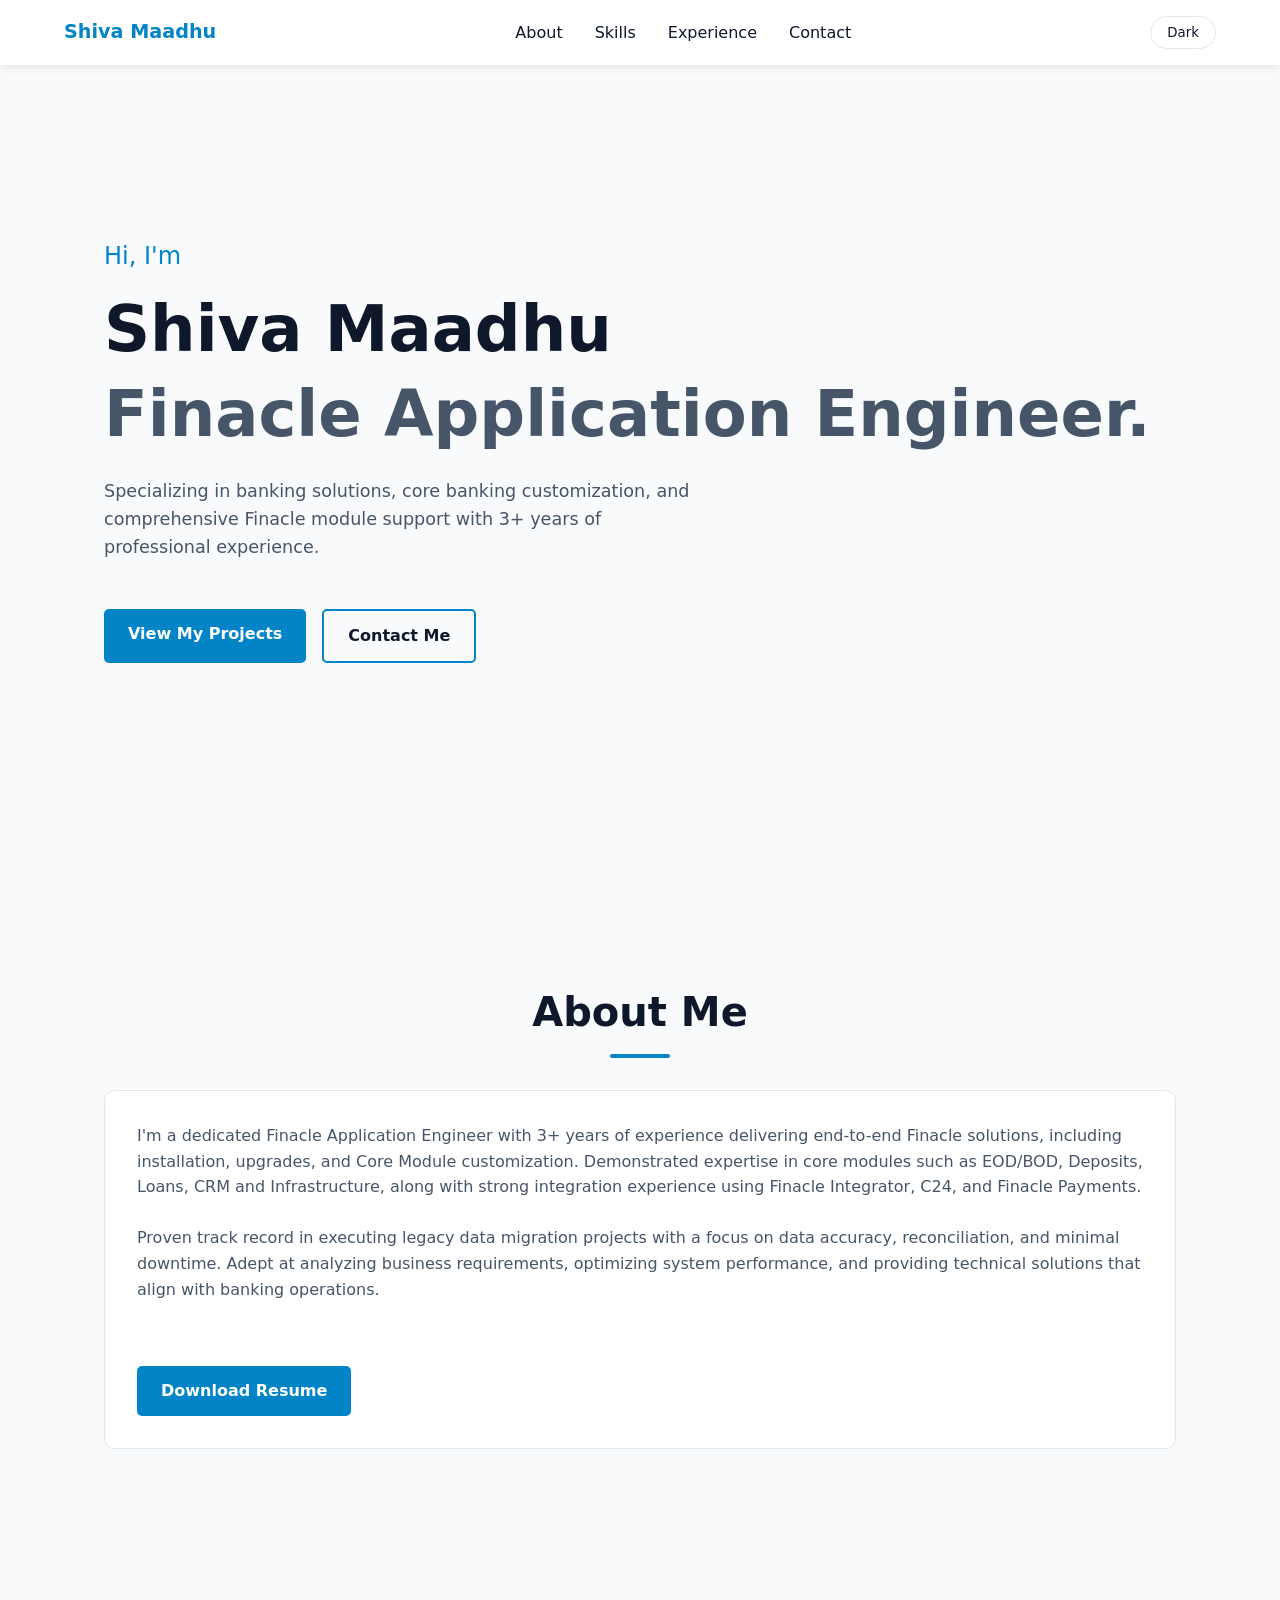
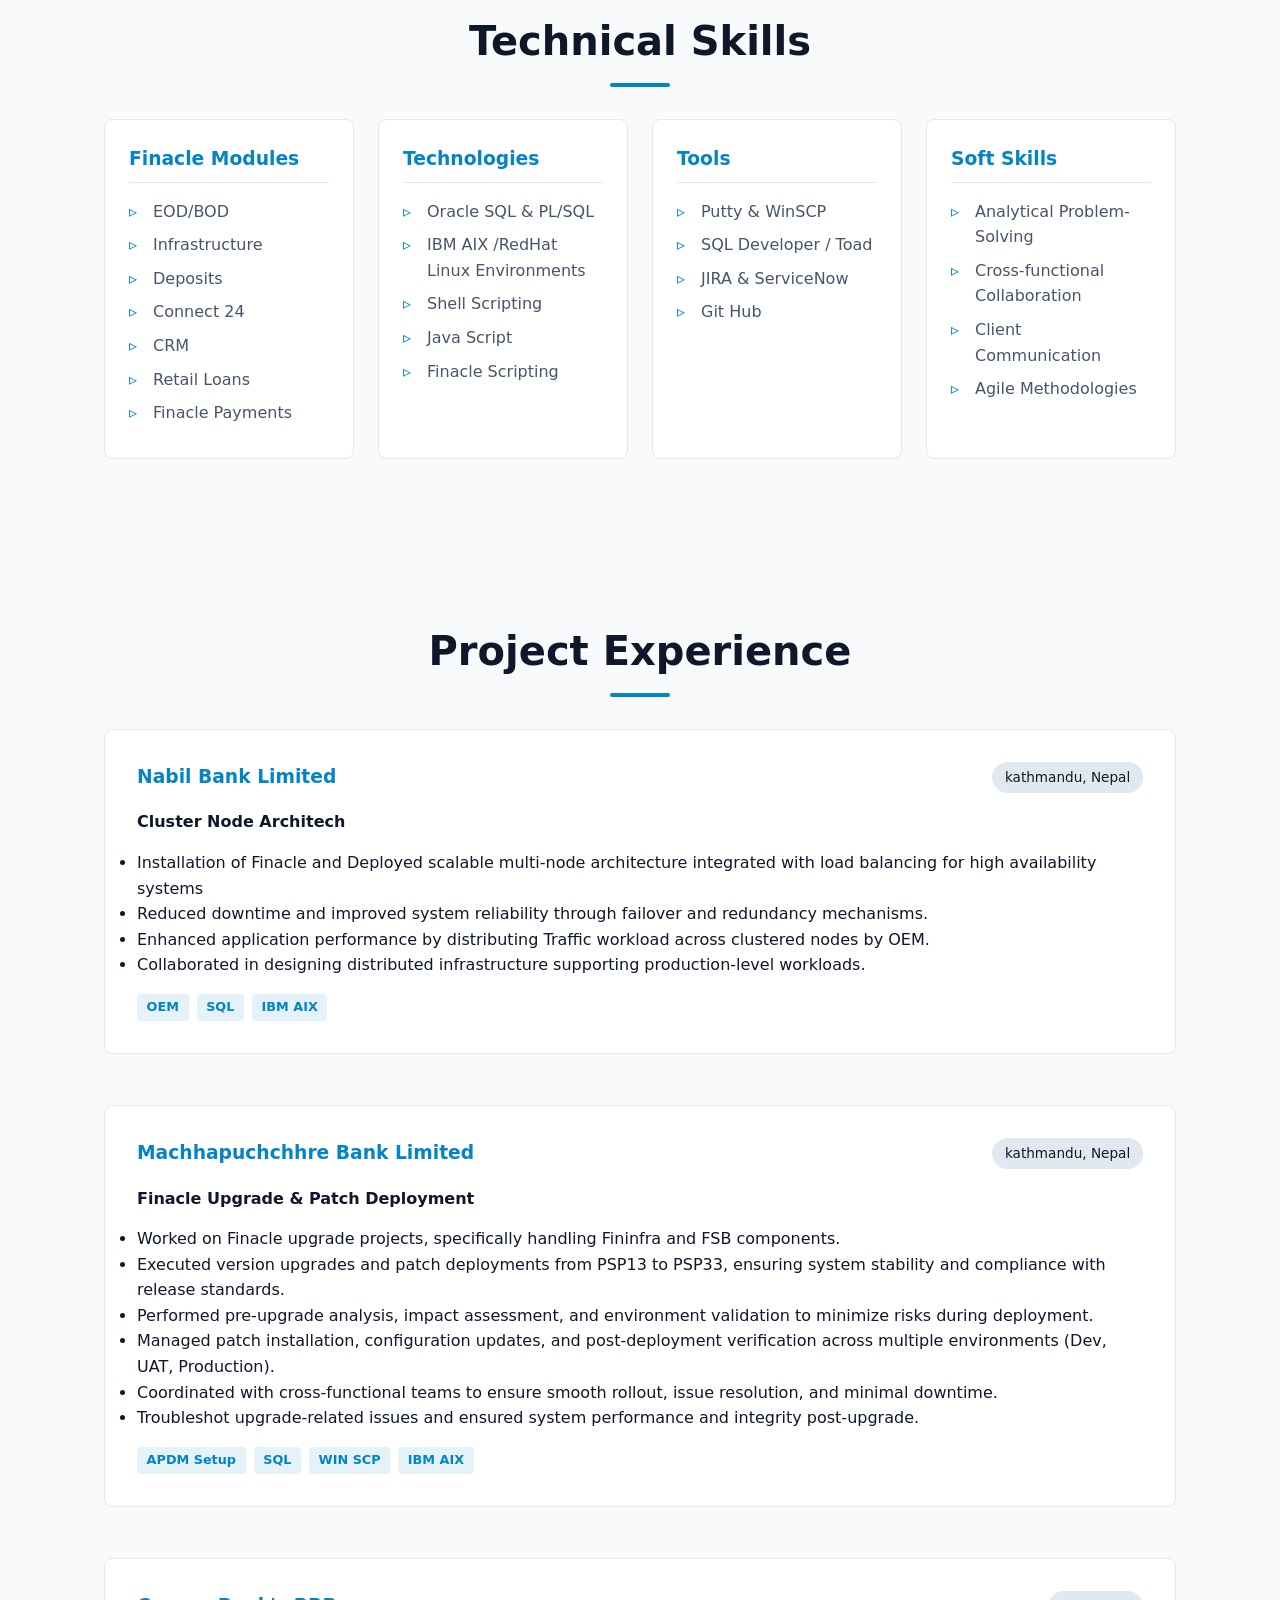
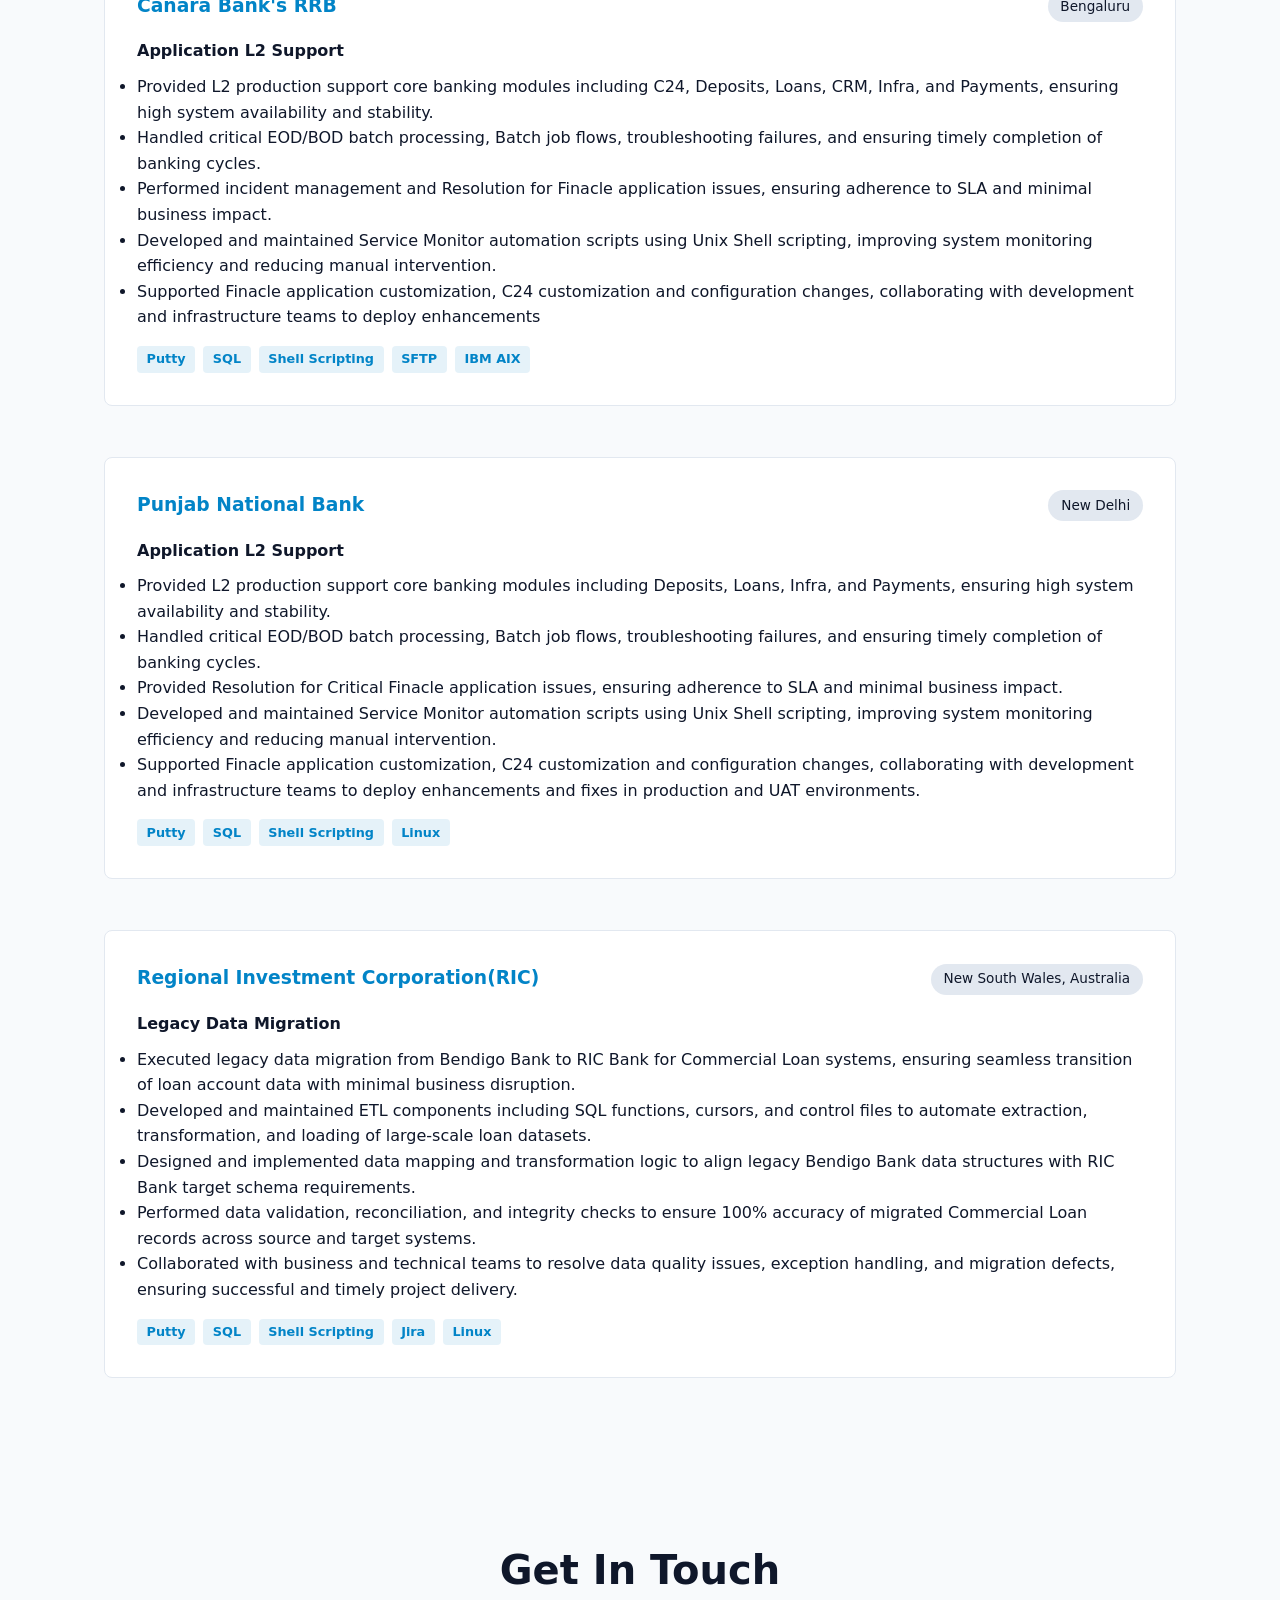
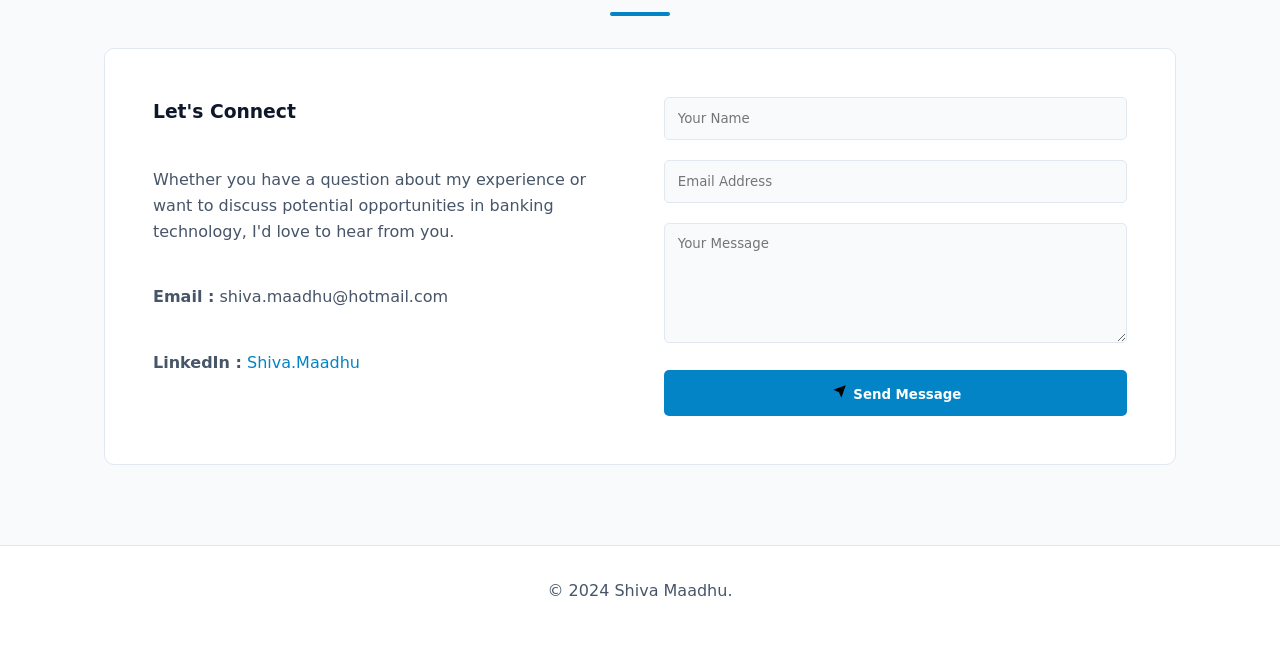
==== index.html @ c60c0e5e "Rename portfolio.html to index.html" ====
<!DOCTYPE html>
<html lang="en">
<head>
    <meta charset="UTF-8">
    <meta name="viewport" content="width=device-width, initial-scale=1.0">
    <title>Shiva's Portfolio</title>
    <meta name="description" content="Shiva Maadhu - Finacle Application Engineer specializing in banking solutions, SQL, Unix, and core banking customization.">
    <link rel="Stylesheet" href="./style.css">
</head>
<body>

    <nav>
        <div style="font-weight: bold; font-size: 1.2rem; color: var(--accent-color);">Shiva Maadhu</div>
        <ul class="nav-links">
            <li><a href="#about">About</a></li>
            <li><a href="#skills">Skills</a></li>
            <li><a href="#experience">Experience</a></li>
            <li><a href="#contact">Contact</a></li>
        </ul>
        <button class="theme-toggle" id="theme-toggle" onclick="updateThemeIcon(theme)" ></button>
    </nav>

    <section id="hero" class="fade-in">
        <p class="title">Hi, I'm</p>
        <h1>Shiva Maadhu</h1>
        <h1 style="color: var(--text-muted);">Finacle Application Engineer.</h1>
        <p style="max-width: 600px; margin-top: 1rem; font-size: 1.1rem;">
            Specializing in banking solutions, core banking customization, and comprehensive Finacle module support with 3+ years of professional experience.
        </p>
        <div class="cta-group">
            <a href="#projects" class="btn btn-primary">View My Projects</a>
            <a href="#contact" class="btn btn-outline">Contact Me</a>
        </div>
    </section>

    <section id="about" class="fade-in">
        <h2>About Me</h2>
        <div class="about-content">
        <p>I'm a dedicated Finacle Application Engineer with 3+ years of experience delivering end-to-end Finacle solutions, including installation, upgrades, and Core Module customization. Demonstrated expertise in core modules such as EOD/BOD, Deposits, Loans, CRM and Infrastructure, along with strong integration experience using Finacle Integrator, C24, and Finacle Payments.
        <br></br>
        Proven track record in executing legacy data migration projects with a focus on data accuracy, reconciliation, and minimal downtime. Adept at analyzing business requirements, optimizing system performance, and providing technical solutions that align with banking operations.
        </p>
        <div style="margin-top: 1rem;">
           <a href="./Shiva_M_Profile.pdf" class="btn btn-primary">Download Resume</a>
        </div>
        </div>
    </section>

    <section id="skills" class="fade-in">
        <h2>Technical Skills</h2>
        <div class="skills-grid">
            <div class="skill-card">
                <h3>Finacle Modules</h3>
                <ul>
                    <li>EOD/BOD</li>
                    <li>Infrastructure</li>
                    <li>Deposits</li>
                    <li>Connect 24</li>
                    <li>CRM</li>
                    <li>Retail Loans</li>
                    <li>Finacle Payments</li>
                </ul>
            </div>
            <div class="skill-card">
                <h3>Technologies</h3>
                <ul>
                    <li>Oracle SQL & PL/SQL</li>
                    <li>IBM AIX /RedHat Linux Environments</li>
                    <li>Shell Scripting</li>
                    <li>Java Script</li>
                     <li>Finacle Scripting</li>
                </ul>
            </div>
            <div class="skill-card">
                <h3>Tools</h3>
                <ul>
                    <li>Putty & WinSCP</li>
                    <li>SQL Developer / Toad</li>
                    <li>JIRA & ServiceNow</li>
                    <li>Git Hub</li>
                </ul>
            </div>
            <div class="skill-card">
                <h3>Soft Skills</h3>
                <ul>
                    <li>Analytical Problem-Solving</li>
                    <li>Cross-functional Collaboration</li>
                    <li>Client Communication</li>
                    <li>Agile Methodologies</li>
                </ul>
            </div>
        </div>
    </section>

    <section id="experience" class="fade-in">
        <h2>Project Experience</h2>
        <div class="card-list">
            <div class="card">
                <div class="card-header">
                    <h3 style="color: var(--accent-color); margin-bottom: 0.1rem;">Nabil Bank Limited</h3>
                    <span class="date-badge">kathmandu, Nepal</span>
                </div>
                    <h4 style="margin-bottom:15px ;">Cluster Node Architech</h4>
                <ul>
                    <li>Installation of Finacle and Deployed scalable multi-node architecture integrated with load balancing for high availability systems</li>
                    <li>Reduced downtime and improved system reliability through failover and redundancy mechanisms.</li>
                    <li>Enhanced application performance by distributing Traffic workload across clustered nodes by OEM.</li>
                    <li>Collaborated in designing distributed infrastructure supporting production-level workloads.</li>
                </ul>
                <div class="tech-stack">
                    <span class="tech-tag">OEM</span>
                    <span class="tech-tag">SQL</span>
                    <span class="tech-tag">IBM AIX</span>
                </div>
            </div>
        </div>
        <br> </br>
        <div class="card-list">
            <div class="card">
                <div class="card-header">
                    <h3 style="color: var(--accent-color); margin-bottom: 0.1rem;">Machhapuchchhre Bank Limited</h3>
                    <span class="date-badge">kathmandu, Nepal</span>
                </div>
                    <h4 style="margin-bottom:15px ;">Finacle Upgrade & Patch Deployment</h4>
                <ul>
                    <li>Worked on Finacle upgrade projects, specifically handling Fininfra and FSB components.</li>
                    <li>Executed version upgrades and patch deployments from PSP13 to PSP33, ensuring system stability and compliance with release standards.</li>
                    <li>Performed pre-upgrade analysis, impact assessment, and environment validation to minimize risks during deployment.</li>
                    <li>Managed patch installation, configuration updates, and post-deployment verification across multiple environments (Dev, UAT, Production).</li>
                    <li>Coordinated with cross-functional teams to ensure smooth rollout, issue resolution, and minimal downtime.</li>
                    <li>Troubleshot upgrade-related issues and ensured system performance and integrity post-upgrade.</li>
                </ul>
                <div class="tech-stack">
                    <span class="tech-tag">APDM Setup</span>
                    <span class="tech-tag">SQL</span>
                    <span class="tech-tag">WIN SCP</span>
                    <span class="tech-tag">IBM AIX</span>
                </div>
            </div>
        </div>
        <br> </br>
        <div class="card-list">
            <div class="card">
                <div class="card-header">
                    <h3 style="color: var(--accent-color); margin-bottom: 0.1rem;">Canara Bank's RRB</h3>
                    <span class="date-badge">Bengaluru</span>
                </div>
                    <h4 style="margin-bottom:10px ;">Application L2 Support</h4>
                <ul>
                    <li>Provided L2 production support core banking modules including C24, Deposits, Loans, CRM, Infra, and Payments, ensuring high system availability and stability.</li>
                    <li>Handled critical EOD/BOD batch processing, Batch job flows, troubleshooting failures, and ensuring timely completion of banking cycles.</li>
                    <li>Performed incident management and Resolution for Finacle application issues, ensuring adherence to SLA and minimal business impact.</li>
                    <li>Developed and maintained Service Monitor automation scripts using Unix Shell scripting, improving system monitoring efficiency and reducing manual intervention.</li>
                    <li>Supported Finacle application customization, C24 customization and configuration changes, collaborating with development and infrastructure teams to deploy enhancements</li>
                </ul>
                <div class="tech-stack">
                    <span class="tech-tag">Putty</span>
                    <span class="tech-tag">SQL</span>
                    <span class="tech-tag">Shell Scripting</span>
                    <span class="tech-tag">SFTP</span>
                    <span class="tech-tag">IBM AIX</span>
                </div>
            </div>
        </div>

        <br> </br>
        <div class="card-list">
            <div class="card">
                <div class="card-header">
                    <h3 style="color: var(--accent-color); margin-bottom: 0.1rem;">Punjab National Bank</h3>
                    <span class="date-badge">New Delhi</span>
                </div>
                    <h4 style="margin-bottom:10px ;">Application L2 Support</h4>
                <ul>
                    <li>Provided L2 production support core banking modules including Deposits, Loans, Infra, and Payments, ensuring high system availability and stability.</li>
                    <li>Handled critical EOD/BOD batch processing, Batch job flows, troubleshooting failures, and ensuring timely completion of banking cycles.</li>
                    <li>Provided Resolution for Critical Finacle application issues, ensuring adherence to SLA and minimal business impact.</li>
                    <li>Developed and maintained Service Monitor automation scripts using Unix Shell scripting, improving system monitoring efficiency and reducing manual intervention.</li>
                    <li>Supported Finacle application customization, C24 customization and configuration changes, collaborating with development and infrastructure teams to deploy enhancements and fixes in production and UAT environments.</li>
                </ul>
                <div class="tech-stack">
                    <span class="tech-tag">Putty</span>
                    <span class="tech-tag">SQL</span>
                    <span class="tech-tag">Shell Scripting</span>
                    <span class="tech-tag">Linux</span>
                </div>
            </div>
        </div>

        <br> </br>
        <div class="card-list">
            <div class="card">
                <div class="card-header">
                    <h3 style="color: var(--accent-color); margin-bottom: 0.1rem;">Regional Investment Corporation(RIC)</h3>
                    <span class="date-badge">New South Wales, Australia</span>
                </div>
                    <h4 style="margin-bottom:10px ;">Legacy Data Migration</h4>
                <ul>
                    <li>Executed legacy data migration from Bendigo Bank to RIC Bank for Commercial Loan systems, ensuring seamless transition of loan account data with minimal business disruption.</li>
                    <li>Developed and maintained ETL components including SQL functions, cursors, and control files to automate extraction, transformation, and loading of large-scale loan datasets.</li>
                    <li>Designed and implemented data mapping and transformation logic to align legacy Bendigo Bank data structures with RIC Bank target schema requirements.</li>
                    <li>Performed data validation, reconciliation, and integrity checks to ensure 100% accuracy of migrated Commercial Loan records across source and target systems.</li>
                    <li>Collaborated with business and technical teams to resolve data quality issues, exception handling, and migration defects, ensuring successful and timely project delivery.</li>
                </ul>
                <div class="tech-stack">
                    <span class="tech-tag">Putty</span>
                    <span class="tech-tag">SQL</span>
                    <span class="tech-tag">Shell Scripting</span>
                    <span class="tech-tag">Jira</span>
                    <span class="tech-tag">Linux</span>
                </div>
            </div>
        </div>
    </section>
<!--
    <section id="projects" class="fade-in">
        <h2>Key Projects</h2>
        <div class="card-list">
            <div class="card">
                <h3>Retail Loan Module Customization</h3>
                <p>Designed and developed custom menus and workflows to accommodate a regional bank's specific loan approval hierarchy. Reduced manual data entry errors by integrating automated data validation scripts.</p>
                <div class="tech-stack">
                    <span class="tech-tag">Finacle Script</span>
                    <span class="tech-tag">SQL</span>
                    <span class="tech-tag">Unix</span>
                </div>
            </div>
            <div class="card">
                <h3>EOD Batch Automation</h3>
                <p>Created robust shell scripts to automate pre-EOD and post-EOD validation checks. The automation generated formatted reports directly to the operations team, saving 2 hours of manual verification daily.</p>
                <div class="tech-stack">
                    <span class="tech-tag">Shell Scripting</span>
                    <span class="tech-tag">Cron Jobs</span>
                    <span class="tech-tag">PL/SQL</span>
                </div>
            </div>
            <div class="card">
                <h3>Customer Data Migration Support</h3>
                <p>Played a key role in the ETL process during a bank merger. Mapped legacy system data to Finacle's CRM schema and wrote complex PL/SQL procedures for data sanitization and loading.</p>
                <div class="tech-stack">
                    <span class="tech-tag">Oracle SQL</span>
                    <span class="tech-tag">Data Mapping</span>
                    <span class="tech-tag">Performance Tuning</span>
                </div>
            </div>
        </div>
    </section>
  -->
<!--
    <section id="achievements" class="fade-in">
        <h2>Achievements & Highlights</h2>
        <div class="card">
            <ul>
                <li style="margin-bottom: 1rem;"><strong>Finacle Core Certified Professional:</strong> Achieved certification demonstrating mastery in basic and advanced Finacle architecture.</li>
                <li style="margin-bottom: 1rem;"><strong>Employee of the Quarter (Q3 2023):</strong> Recognized for outstanding performance during a critical go-live phase of a major banking client.</li>
                <li><strong>Internal Knowledge Sharing:</strong> Conducted workshops for junior associates on basic Finacle scripting and Unix commands.</li>
            </ul>
        </div>
    </section>
-->

    <section id="contact" class="fade-in">
        <h2>Get In Touch</h2>
        <div class="contact-container">
            <div class="contact-info">
                <h3>Let's Connect</h3>
                <p>Whether you have a question about my experience or want to discuss potential opportunities in banking technology, I'd love to hear from you.</p>
                <p><strong>Email :</strong> shiva.maadhu@hotmail.com </p>
                <p><strong>LinkedIn :</strong><a href="https://linkedin.com/in/shiva-maadhu-945015229" target="_blank" style="text-decoration: none;"> Shiva.Maadhu</a></p>
            </div>

    <form class="contact-form reveal" id="contactForm" 
    action="https://formsubmit.co/60ccc3e9a56bcc58a96d19081df3f70d"
    method="POST"
    enctype="multipart/form-data" onsubmit="handleSubmit(event)">
    <input type="hidden" name="_subject" value="New ISP Connection Request">
    <input type="hidden" name="_captcha" value="false">
      <div class="space-y">
        <div class="row">
          <input class="input" name="name" placeholder="Your Name" oninput="this.value=this.value.replace(/[^A-Za-z ]/g,'')" maxlength="100" required>
        </div>
        <input class="input" name="email" type="email" placeholder="Email Address" maxlength="255" required style="margin-top:1.25rem">
        <textarea class="input" name="message" placeholder="Your Message" rows="4" maxlength="1000" required style="margin-top:1.25rem"></textarea>
        <button type="submit" class="btn btn-primary submit" style="width:100%;justify-content:center;padding:.875rem;margin-top:1.25rem" id="contactBtn">
          <svg viewBox="0 0 24 24" width="19" height="15"><line x1="22" y1="2" x2="11" y2="13"/><polygon points="22 2 15 22 11 13 2 9 22 2"/></svg>
          Send Message
        </button>
    </form>
    </section>

    <div id="miniPopup" class="mini-popup">
       <span id="popupMessage">Message sent successfully!</span>
    </div>

    <footer>
        <p>&copy; 2024 Shiva Maadhu.</p>
    </footer>
    <script src="./script.js"></script>

</body>
</html>
---- style.css ----
/* CSS Variables for Theming */
        :root {
            --bg-color: #f8fafc;
            --text-color: #0f172a;
            --text-muted: #475569;
            --accent-color: #0284c7;
            --accent-hover: #0369a1;
            --card-bg: #ffffff;
            --border-color: #e2e8f0;
            --transition: all 0.3s ease;
        }

        [data-theme="dark"] {
            --bg-color: #0f172a;
            --text-color: #f8fafc;
            --text-muted: #94a3b8;
            --accent-color: #38bdf8;
            --accent-hover: #7dd3fc;
            --card-bg: #1e293b;
            --border-color: #334155;
        }

        /* Base & Reset */
        * {
            margin: 0;
            padding: 0;
            box-sizing: border-box;
            font-family: 'Segoe UI', system-ui, -apple-system, sans-serif;
        }

        html {
            scroll-behavior: smooth;
        }

        body {
            background-color: var(--bg-color);
            color: var(--text-color);
            line-height: 1.6;
            transition: var(--transition);
        }

        a {
            text-decoration: none;
            color: var(--accent-color);
            transition: var(--transition);
        }

        a:hover {
            color: var(--accent-hover);
        }

        /* Typography */
        h1, h2, h3 {
            margin-bottom: 1rem;
            color: var(--text-color);
        }

        h2 {
            font-size: 2.5rem;
            text-align: center;
            margin-bottom: 2rem;
            position: relative;
        }

        h2::after {
            content: '';
            display: block;
            width: 60px;
            height: 4px;
            background: var(--accent-color);
            margin: 10px auto 0;
            border-radius: 2px;
        }

        p {
            color: var(--text-muted);
            margin-bottom: 1rem;
        }

        /* Navigation */
        nav {
            position: fixed;
            top: 0;
            width: 100%;
            background-color: var(--card-bg);
            box-shadow: 0 2px 10px rgba(0,0,0,0.1);
            z-index: 1000;
            display: flex;
            justify-content: space-between;
            align-items: center;
            padding: 1rem 5%;
            transition: var(--transition);
        }

        .nav-links {
            display: flex;
            gap: 2rem;
            list-style: none;
        }

        .nav-links a {
            color: var(--text-color);
            position: relative;
            font-weight: 500;
        }

        .nav-links a:hover {
            color: var(--accent-color);
            text-decoration: none;
        }

        /* 🔥 ACTIVE UNDERLINE EFFECT */
        .nav-links a::after {
            content: '';
            position: absolute;
            width: 0%;
            height: 3px;
            left: 0;
            bottom: -4px;
            background: var(--accent-color);
            transition: 0.3s;
        }

        .nav-links a.active::after {
            width: 100%;
        }


        .theme-toggle {
            background: none;
            border: 1px solid var(--border-color);
            color: var(--text-color);
            padding: 0.5rem 1rem;
            border-radius: 20px;
            cursor: pointer;
            transition: var(--transition);
        }

        .theme-toggle:hover {
            background: var(--border-color);
        }

        /* Buttons */
        .btn {
            display: inline-block;
            padding: 0.75rem 1.5rem;
            border-radius: 5px;
            font-weight: 600;
            cursor: pointer;
            transition: var(--transition);
            border: none;
        }

        .btn-primary {
            background-color: var(--accent-color);
            color: #fff;
        }

        .btn-primary:hover {
            background-color: var(--accent-hover);
            color: #fff;
        }

        .btn-outline {
            border: 2px solid var(--accent-color);
            color: var(--text-color);
        }

        .btn-outline:hover {
            background-color: var(--accent-color);
            color: #fff;
        }

        /* Layout */
        section {
            padding: 5rem 5%;
            max-width: 1200px;
            margin: 0 auto;
        }

        /* Hero Section */
        #hero {
            height: 100vh;
            display: flex;
            flex-direction: column;
            justify-content: center;
            align-items: flex-start;
        }

        #hero h1 {
            font-size: 4rem;
            line-height: 1.2;
            margin-bottom: 0.5rem;
        }

        #hero .title {
            font-size: 1.5rem;
            color: var(--accent-color);
            margin-bottom: 1rem;
            font-weight: 500;
        }

        #hero .cta-group {
            display: flex;
            gap: 1rem;
            margin-top: 2rem;
        }

        /* About Section */
        .about-content {
            display: grid;
            grid-template-columns: 1fr;
            gap: 2rem;
            background: var(--card-bg);
            padding: 2rem;
            border-radius: 10px;
            border: 1px solid var(--border-color);
        }

        .about-content:hover {
            box-shadow: 0 10px 20px rgba(0,0,0,0.05);
        }

        /* Skills Section */
        .skills-grid {
            display: grid;
            grid-template-columns: repeat(auto-fit, minmax(250px, 1fr));
            gap: 1.5rem;
        }

        .skill-card {
            background: var(--card-bg);
            padding: 1.5rem;
            border-radius: 8px;
            border: 1px solid var(--border-color);
            transition: var(--transition);
        }

        .skill-card:hover {
            transform: translateY(-5px);
            box-shadow: 0 10px 20px rgba(0,0,0,0.05);
            border-color: var(--accent-color);
        }

        .skill-card h3 {
            color: var(--accent-color);
            border-bottom: 1px solid var(--border-color);
            padding-bottom: 0.5rem;
        }

        .skill-card ul {
            list-style-type: none;
            margin-top: 1rem;
            color: var(--text-muted);
        }

        .skill-card li {
            margin-bottom: 0.5rem;
            padding-left: 1.5rem;
            position: relative;
        }

        .skill-card li::before {
            content: '▹';
            position: absolute;
            left: 0;
            color: var(--accent-color);
        }

        /* Timeline & Cards for Experience/Projects */
        .card-list {
            display: grid;
            grid-template-columns: 1fr;
            gap: 1.5rem;
        }

        .card {
            background: var(--card-bg);
            padding: 2rem;
            border-radius: 8px;
            border: 1px solid var(--border-color);
            transition: var(--transition);
        }

        .card:hover {
            transform: translateY(-3px);
            border-color: var(--accent-color);
        }

        .card-header {
            display: flex;
            justify-content: space-between;
            align-items: center;
            margin-bottom: 1rem;
            flex-wrap: wrap;
        }

        .date-badge {
            background: var(--border-color);
            padding: 0.3rem 0.8rem;
            border-radius: 20px;
            font-size: 0.85rem;
            color: var(--text-color);
        }

        .tech-stack {
            display: flex;
            gap: 0.5rem;
            margin-top: 1rem;
            flex-wrap: wrap;
        }

        .tech-tag {
            background: rgba(2, 132, 199, 0.1);
            color: var(--accent-color);
            padding: 0.2rem 0.6rem;
            border-radius: 4px;
            font-size: 0.8rem;
            font-weight: 600;
        }

        /* Contact Section */
        .contact-container {
            display: grid;
            grid-template-columns: 1fr 1fr;
            gap: 3rem;
            background: var(--card-bg);
            padding: 3rem;
            border-radius: 10px;
            border: 1px solid var(--border-color);
        }

        .contact-info {
            display: flex;
            flex-direction: column;
            gap: 1.5rem;
        }

        .contact-form {
            display: flex;
            flex-direction: column;
            gap: 1rem;
        }

        .contact-form input, .contact-form textarea {
            width: 100%;
            padding: 0.8rem;
            border: 1px solid var(--border-color);
            border-radius: 5px;
            background: var(--bg-color);
            color: var(--text-color);
        }

        .contact-form textarea {
            resize: vertical;
            min-height: 120px;
        }

        /* Footer */
        footer {
            text-align: center;
            padding: 2rem;
            background: var(--card-bg);
            border-top: 1px solid var(--border-color);
            color: var(--text-muted);
        }

        /* Animations */
        .fade-in {
            opacity: 0;
            transform: translateY(20px);
            transition: opacity 0.6s ease-out, transform 0.6s ease-out;
        }

        .fade-in.appear {
            opacity: 1;
            transform: translateY(0);
        }

        .mini-popup {
           position: fixed;
           top: 15%;
           left: 50%;
           background: #ffffff;
           transform: translate(-50%, -60%) scale(0.9);
           padding: 16px 24px;
           border-radius: 10px;
           box-shadow: 0 8px 25px rgba(0,0,0,0.15);
           font-size: 14px;
           opacity: 0;
           transition: all 0.3s ease;
           z-index: 9999;
           pointer-events: none;
           color: #111827;
        }

        .mini-popup.show {
        opacity: 1;
        transform: translate(-50%, -50%) scale(1);
        }


        /* Responsive */
        @media (max-width: 768px) {
            .nav-links { display: none; } /* Add hamburger menu for full implementation */
            #hero h1 { font-size: 2.5rem; }
            .contact-container { grid-template-columns: 1fr; }

             .mini-popup {
                top:15%;
                left:50%;}
        }
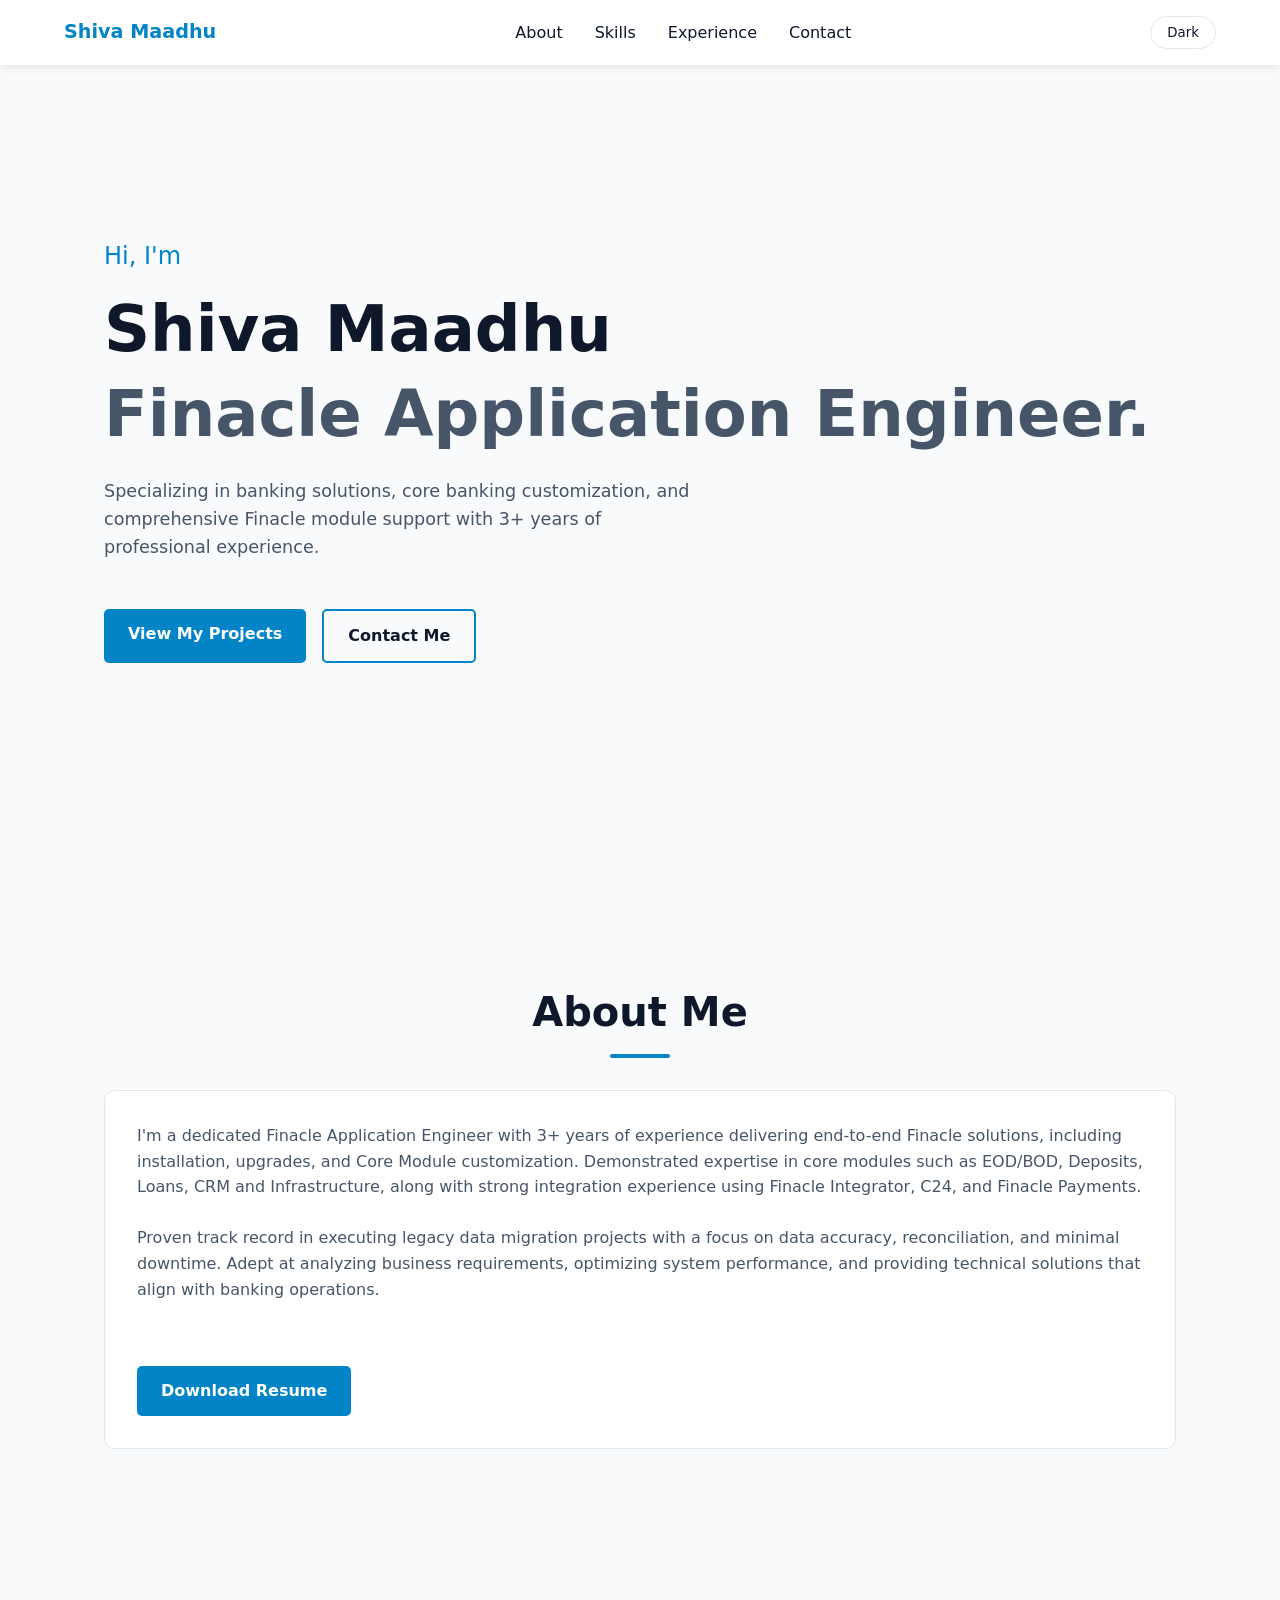
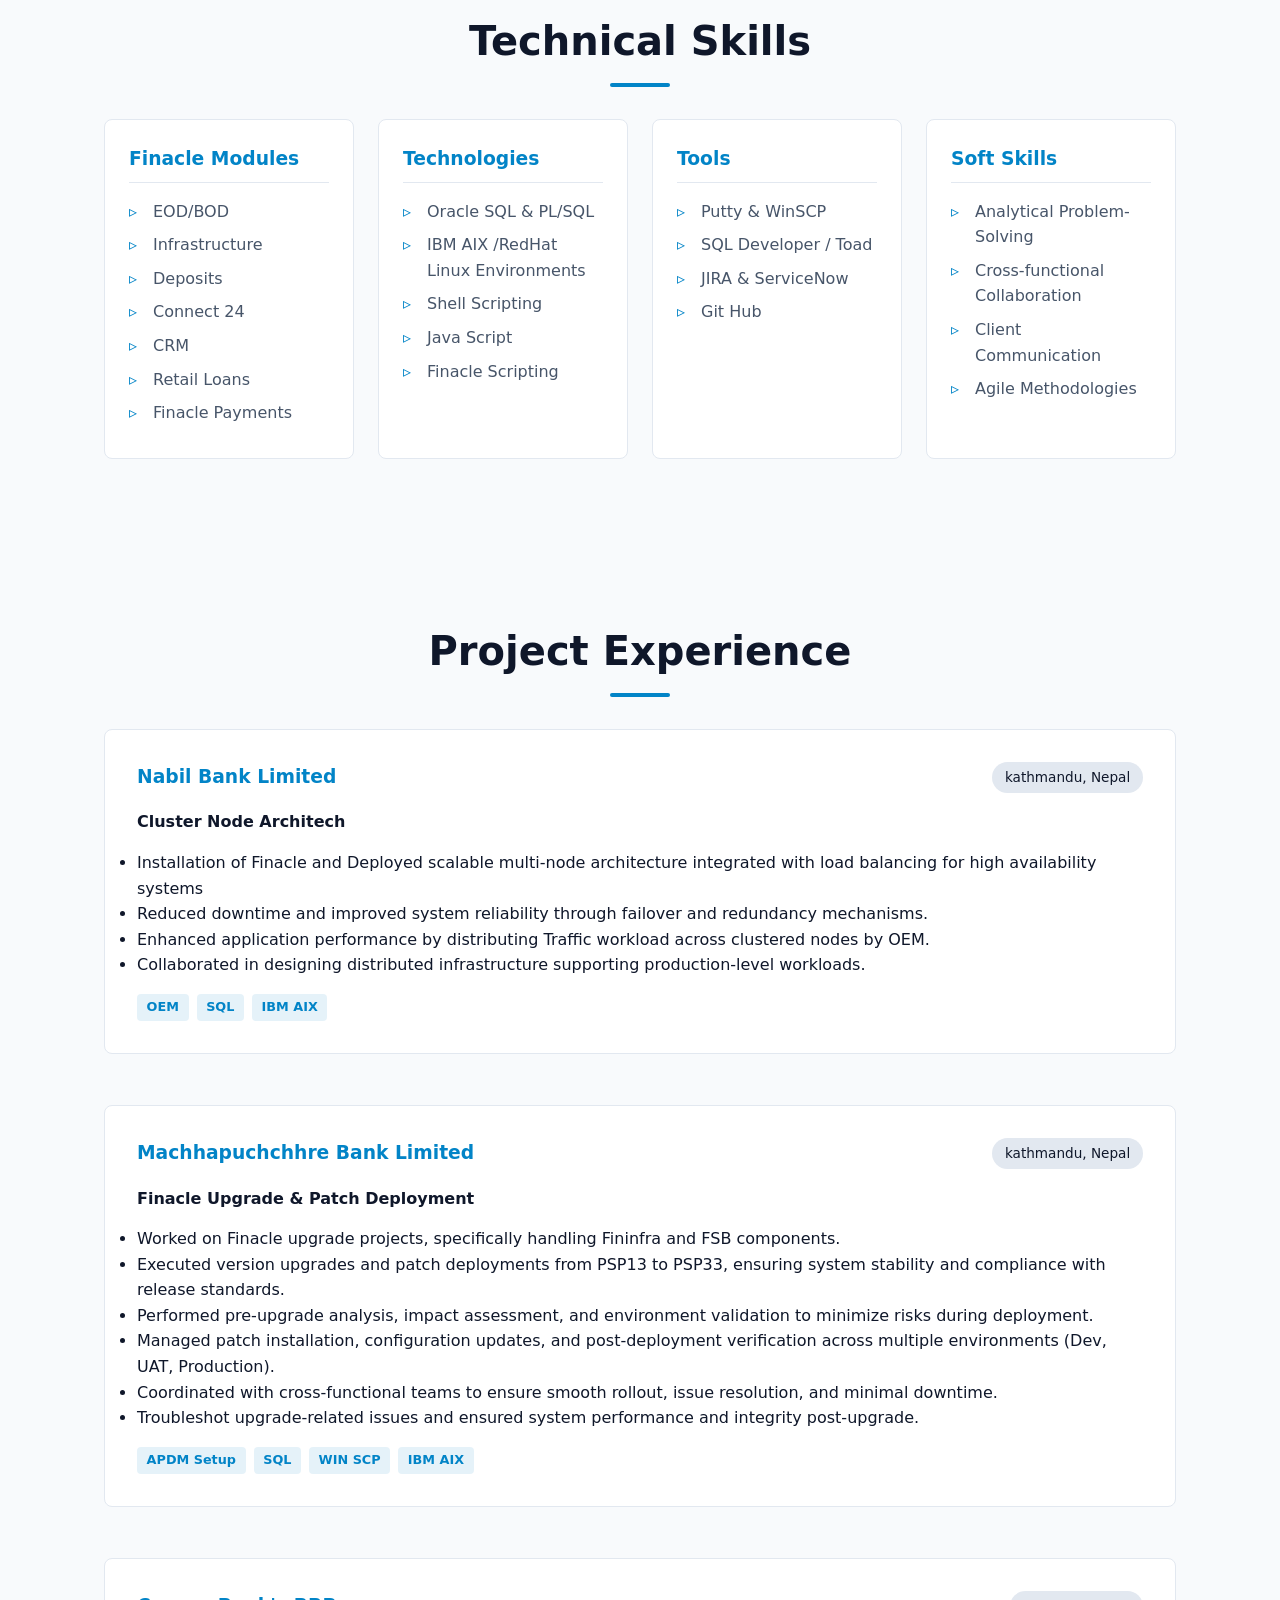
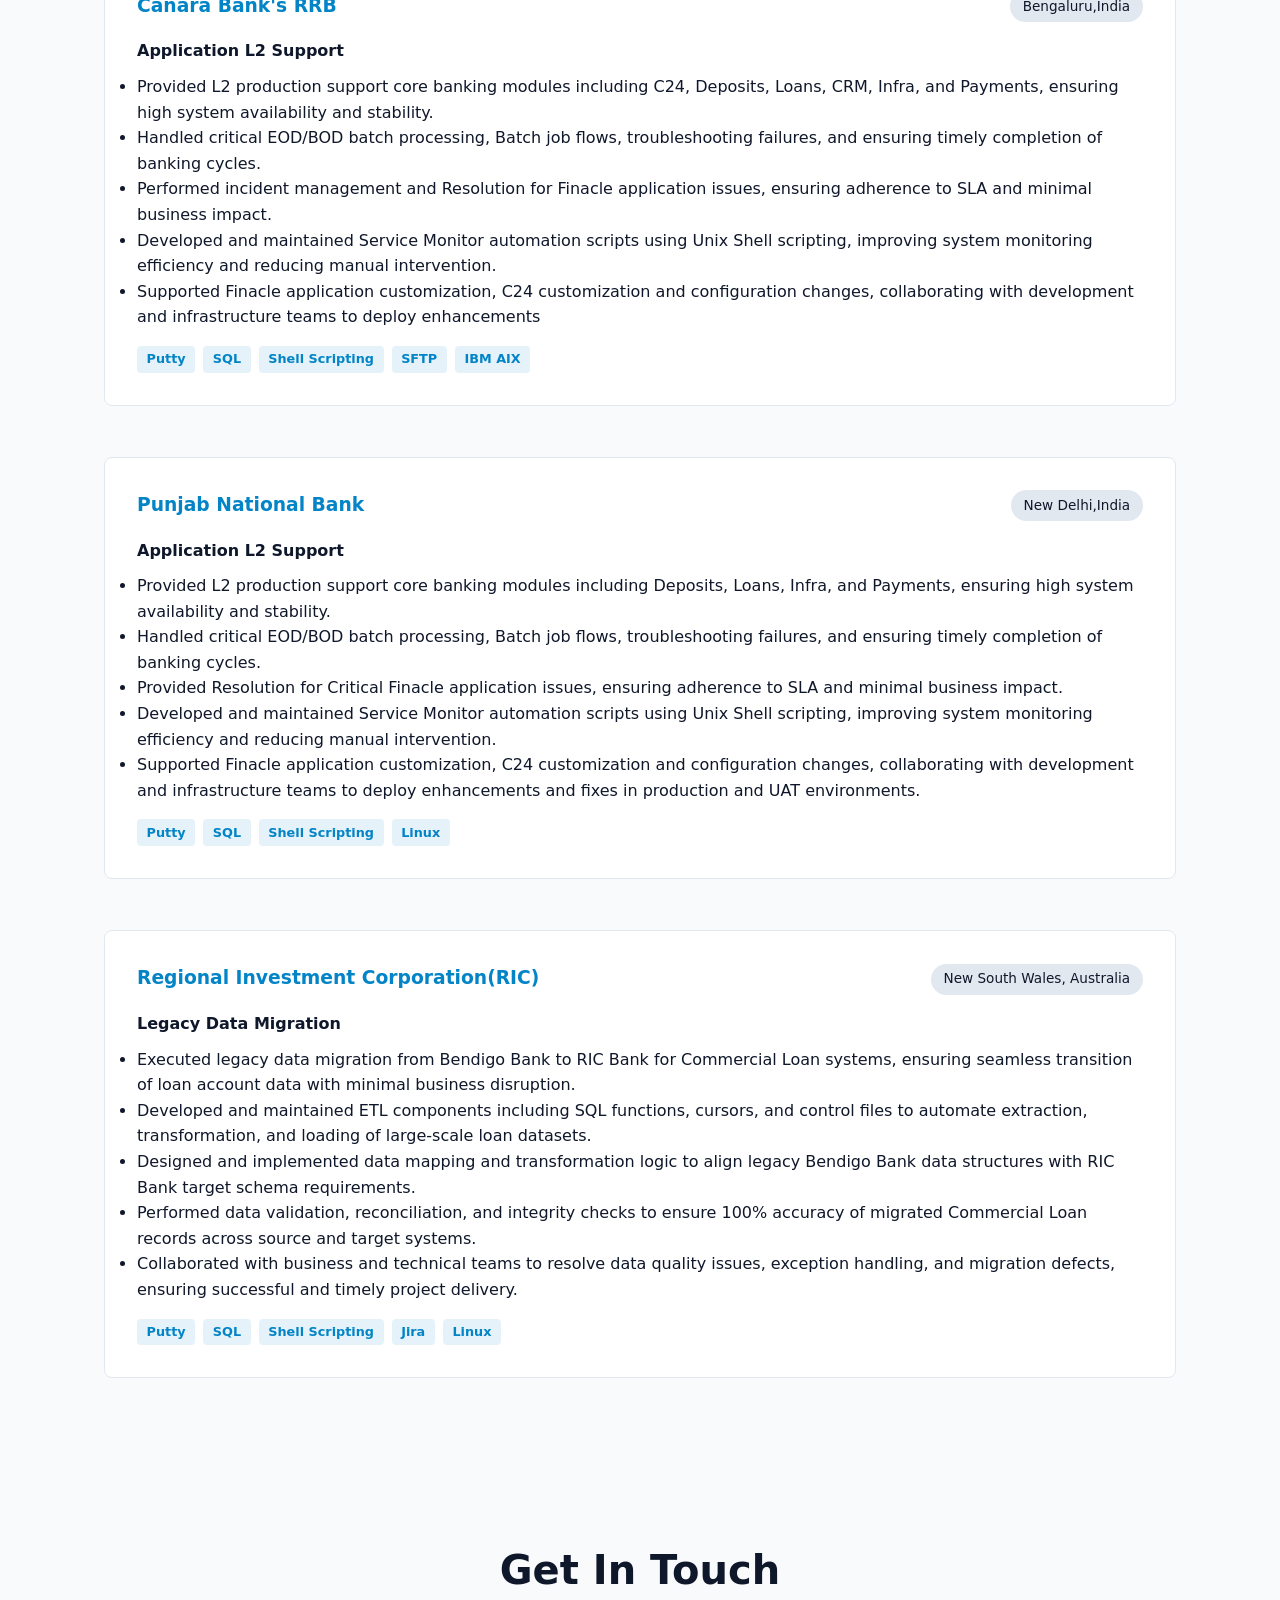
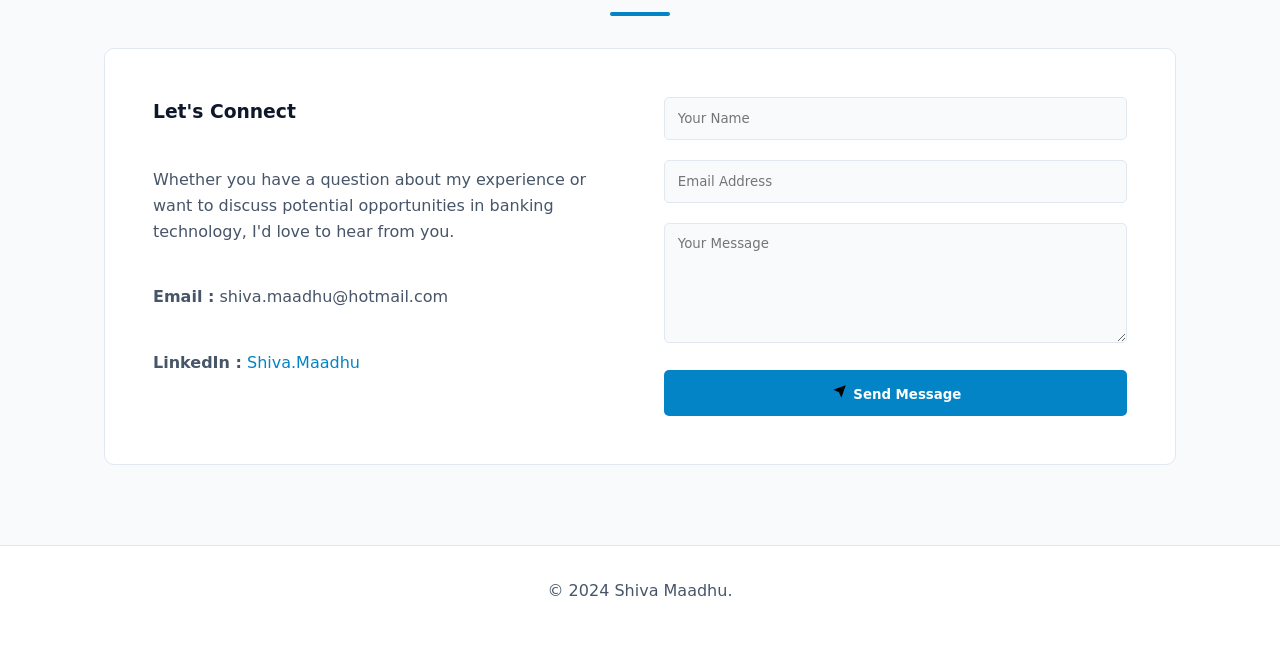
==== commit e43fa2e5: "Location Changes" ====
--- a/index.html
+++ b/index.html
@@ -143,7 +143,7 @@
             <div class="card">
                 <div class="card-header">
                     <h3 style="color: var(--accent-color); margin-bottom: 0.1rem;">Canara Bank's RRB</h3>
-                    <span class="date-badge">Bengaluru</span>
+                    <span class="date-badge">Bengaluru,India</span>
                 </div>
                     <h4 style="margin-bottom:10px ;">Application L2 Support</h4>
                 <ul>
@@ -168,7 +168,7 @@
             <div class="card">
                 <div class="card-header">
                     <h3 style="color: var(--accent-color); margin-bottom: 0.1rem;">Punjab National Bank</h3>
-                    <span class="date-badge">New Delhi</span>
+                    <span class="date-badge">New Delhi,India</span>
                 </div>
                     <h4 style="margin-bottom:10px ;">Application L2 Support</h4>
                 <ul>
@@ -266,14 +266,14 @@
                 <h3>Let's Connect</h3>
                 <p>Whether you have a question about my experience or want to discuss potential opportunities in banking technology, I'd love to hear from you.</p>
                 <p><strong>Email :</strong> shiva.maadhu@hotmail.com </p>
-                <p><strong>LinkedIn :</strong><a href="https://linkedin.com/in/shiva-maadhu-945015229" target="_blank" style="text-decoration: none;"> Shiva.Maadhu</a></p>
+                <p><strong>LinkedIn :</strong><a href="https://linkedin.com/in/shiva-maadhu" target="_blank" style="text-decoration: none;"> Shiva.Maadhu</a></p>
             </div>
 
     <form class="contact-form reveal" id="contactForm" 
     action="https://formsubmit.co/60ccc3e9a56bcc58a96d19081df3f70d"
     method="POST"
     enctype="multipart/form-data" onsubmit="handleSubmit(event)">
-    <input type="hidden" name="_subject" value="New ISP Connection Request">
+    <input type="hidden" name="_subject" value="Request From Portfolio">
     <input type="hidden" name="_captcha" value="false">
       <div class="space-y">
         <div class="row">
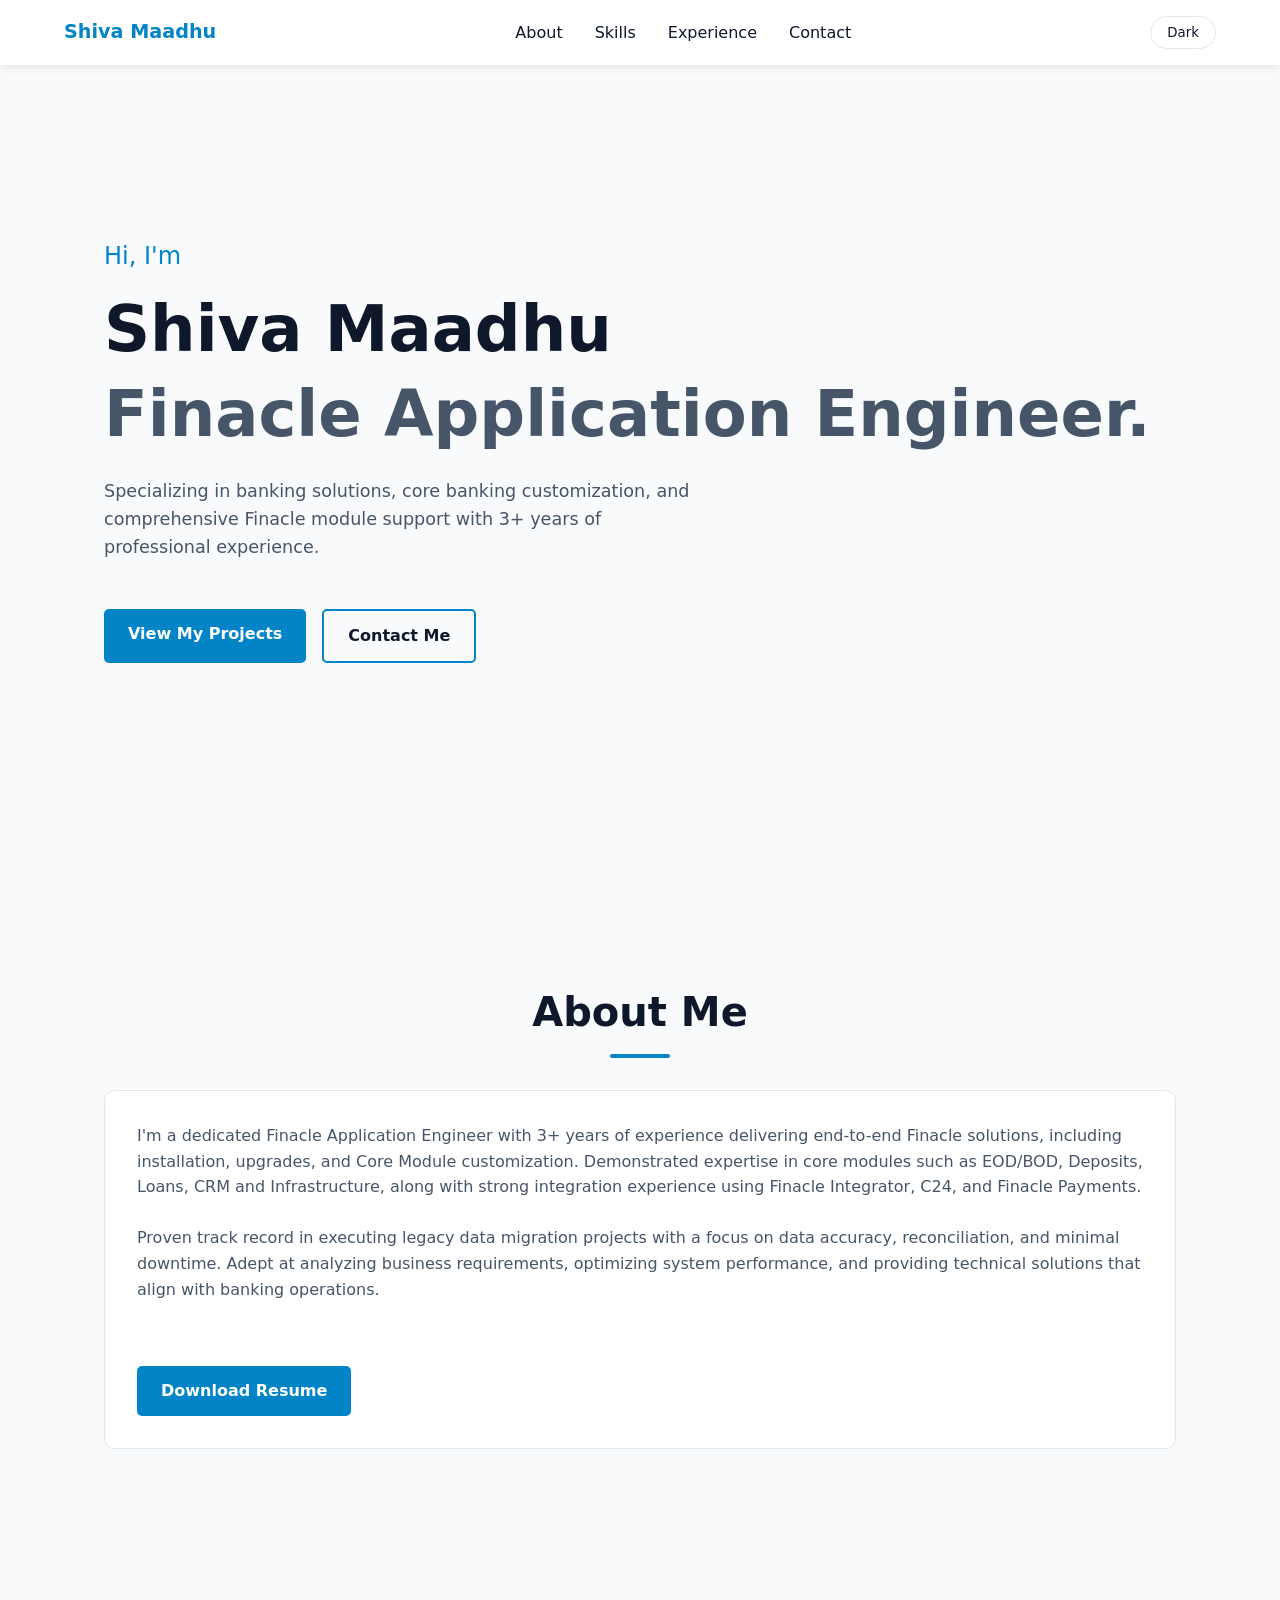
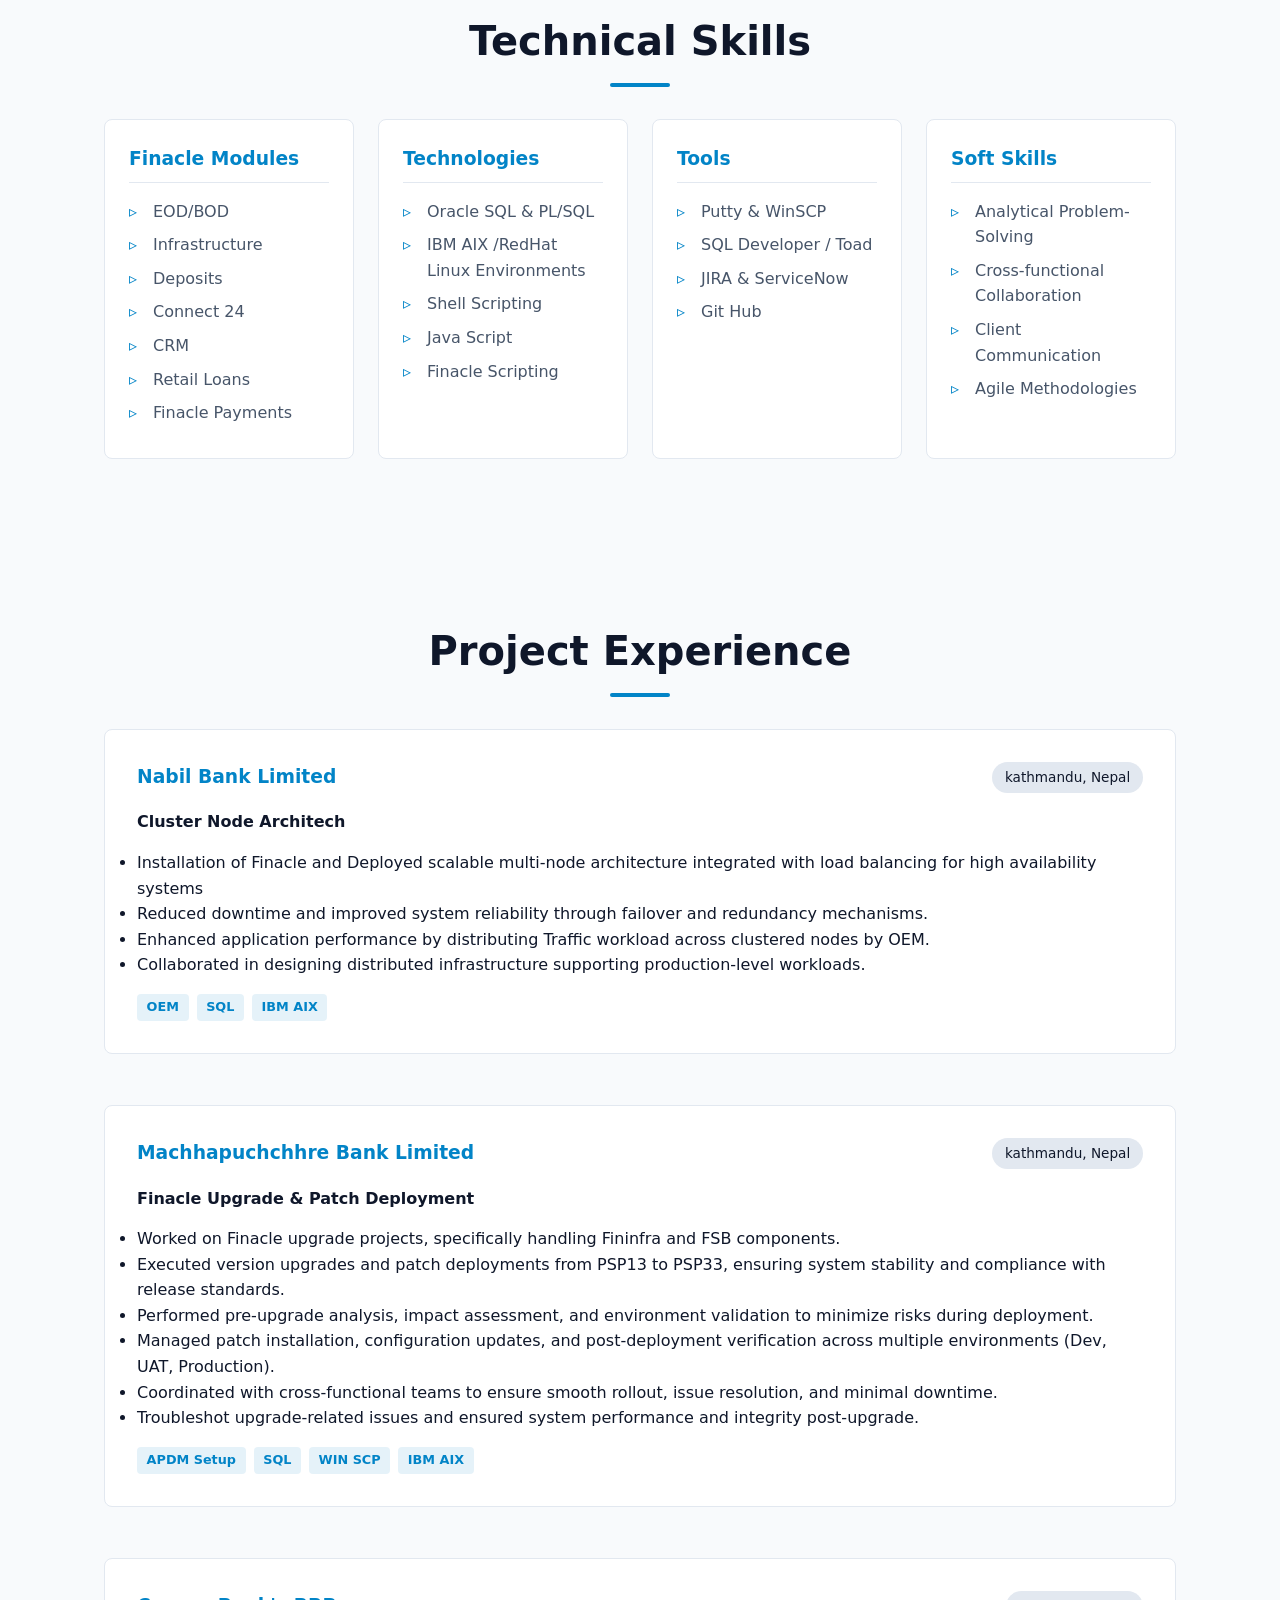
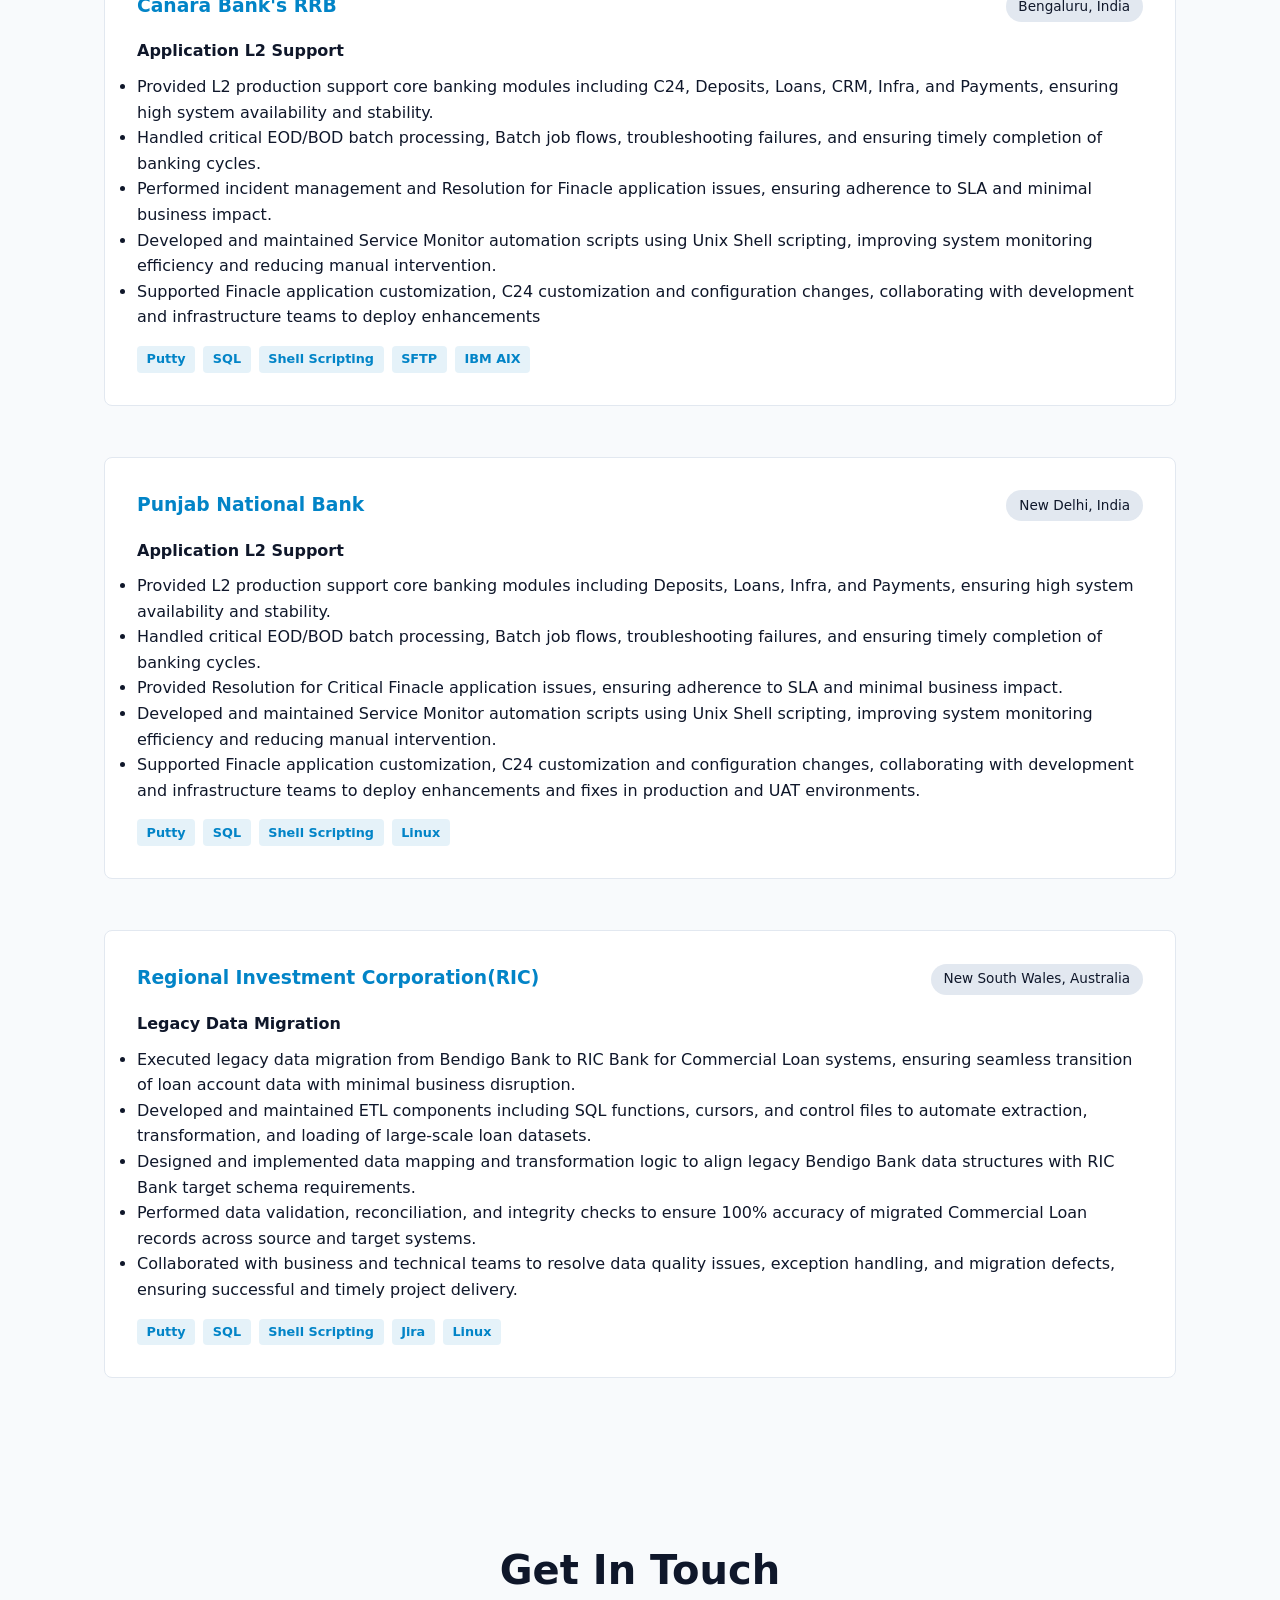
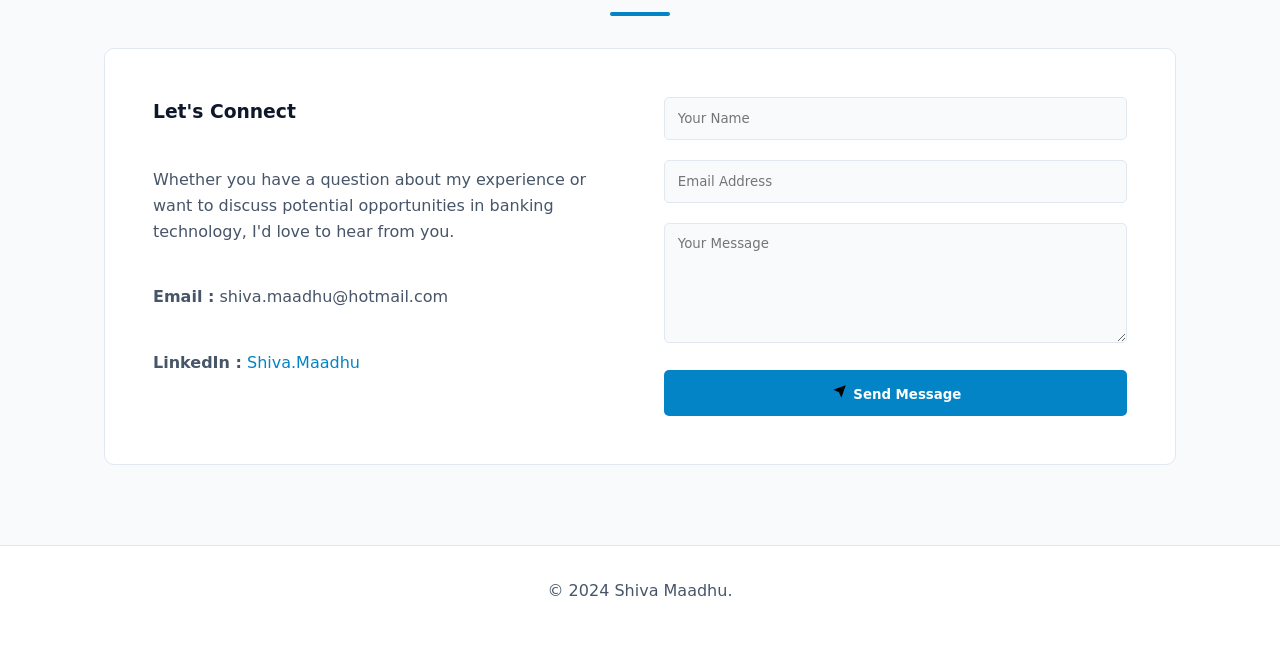
==== commit 2f050d3c: "Fix HTML formatting and restore content" ====
--- a/index.html
+++ b/index.html
@@ -143,7 +143,7 @@
             <div class="card">
                 <div class="card-header">
                     <h3 style="color: var(--accent-color); margin-bottom: 0.1rem;">Canara Bank's RRB</h3>
-                    <span class="date-badge">Bengaluru,India</span>
+                    <span class="date-badge">Bengaluru, India</span>
                 </div>
                     <h4 style="margin-bottom:10px ;">Application L2 Support</h4>
                 <ul>
@@ -168,7 +168,7 @@
             <div class="card">
                 <div class="card-header">
                     <h3 style="color: var(--accent-color); margin-bottom: 0.1rem;">Punjab National Bank</h3>
-                    <span class="date-badge">New Delhi,India</span>
+                    <span class="date-badge">New Delhi, India</span>
                 </div>
                     <h4 style="margin-bottom:10px ;">Application L2 Support</h4>
                 <ul>
